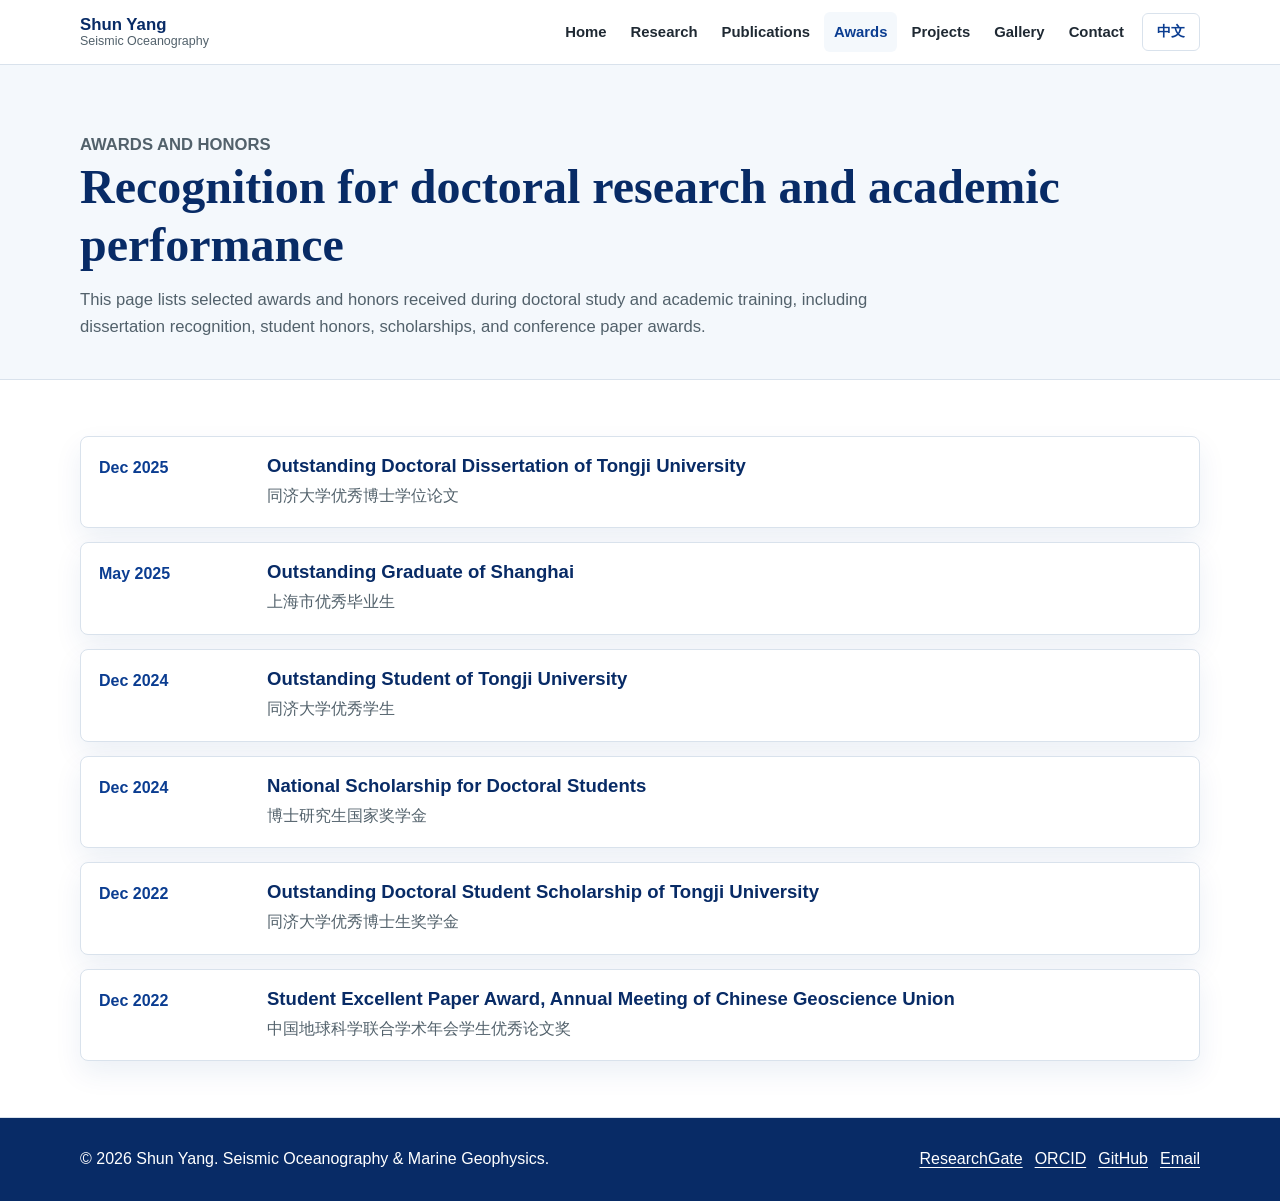
==== awards.html @ 590d91a9 "Initial personal academic website" ====
<!DOCTYPE html>
<html lang="en">
<head>
  <meta charset="utf-8">
  <meta name="viewport" content="width=device-width, initial-scale=1">
  <meta name="description" content="Awards and honors received by Shun Yang.">
  <title>Awards | Shun Yang</title>
  <link rel="stylesheet" href="css/style.css">
</head>
<body>
  <a class="skip-link" href="#main">Skip to content</a>
  <header class="site-header">
    <nav class="nav" aria-label="Primary navigation">
      <a class="brand" href="index.html"><strong>Shun Yang</strong><span>Seismic Oceanography</span></a>
      <div class="nav-right">
        <div class="nav-links">
          <a href="index.html">Home</a>
          <a href="research.html">Research</a>
          <a href="publications.html">Publications</a>
          <a class="active" href="awards.html">Awards</a>
          <a href="projects.html">Projects</a>
          <a href="gallery.html">Gallery</a>
          <a href="contact.html">Contact</a>
        </div>
        <button class="language-toggle" type="button" data-lang-toggle aria-label="Switch language">中文</button>
        <button class="nav-toggle" type="button" aria-label="Toggle navigation" aria-expanded="false"><span></span></button>
      </div>
    </nav>
  </header>

  <main id="main">
    <section class="page-hero">
      <div class="container">
        <p class="eyebrow">Awards and Honors</p>
        <h1>Recognition for doctoral research and academic performance</h1>
        <p>This page lists selected awards and honors received during doctoral study and academic training, including dissertation recognition, student honors, scholarships, and conference paper awards.</p>
      </div>
    </section>

    <section class="section">
      <div class="container">
        <ul class="award-list">
          <li class="award-card">
            <div class="award-date">Dec 2025</div>
            <article>
              <h2>Outstanding Doctoral Dissertation of Tongji University</h2>
              <p>同济大学优秀博士学位论文</p>
            </article>
          </li>
          <li class="award-card">
            <div class="award-date">May 2025</div>
            <article>
              <h2>Outstanding Graduate of Shanghai</h2>
              <p>上海市优秀毕业生</p>
            </article>
          </li>
          <li class="award-card">
            <div class="award-date">Dec 2024</div>
            <article>
              <h2>Outstanding Student of Tongji University</h2>
              <p>同济大学优秀学生</p>
            </article>
          </li>
          <li class="award-card">
            <div class="award-date">Dec 2024</div>
            <article>
              <h2>National Scholarship for Doctoral Students</h2>
              <p>博士研究生国家奖学金</p>
            </article>
          </li>
          <li class="award-card">
            <div class="award-date">Dec 2022</div>
            <article>
              <h2>Outstanding Doctoral Student Scholarship of Tongji University</h2>
              <p>同济大学优秀博士生奖学金</p>
            </article>
          </li>
          <li class="award-card">
            <div class="award-date">Dec 2022</div>
            <article>
              <h2>Student Excellent Paper Award, Annual Meeting of Chinese Geoscience Union</h2>
              <p>中国地球科学联合学术年会学生优秀论文奖</p>
            </article>
          </li>
        </ul>
      </div>
    </section>
  </main>

  <footer class="site-footer">
    <div class="container footer-inner">
      <p>&copy; 2026 Shun Yang. Seismic Oceanography & Marine Geophysics.</p>
      <div class="footer-links">
        <a href="https://www.researchgate.net/profile/Shun-Yang">ResearchGate</a>
        <a href="https://orcid.org/0000-0002-6008-4782">ORCID</a>
        <a href="https://github.com/yangshungeo">GitHub</a>
        <a href="mailto:yangshun0921@outlook.com">Email</a>
      </div>
    </div>
  </footer>
  <script src="js/script.js"></script>
</body>
</html>
---- css/style.css ----
:root {
  --primary: #0b3d91;
  --primary-dark: #082b66;
  --secondary: #2f80ed;
  --accent: #0f766e;
  --background: #ffffff;
  --surface: #f4f8fc;
  --surface-strong: #eaf2fb;
  --text: #1f2933;
  --muted: #52616b;
  --border: #d9e2ec;
  --shadow: 0 12px 28px rgba(11, 61, 145, 0.08);
}

* {
  box-sizing: border-box;
}

html {
  scroll-behavior: smooth;
}

body {
  margin: 0;
  background: var(--background);
  color: var(--text);
  font-family: "Inter", "Segoe UI", Arial, "Microsoft YaHei", sans-serif;
  font-size: 16px;
  line-height: 1.65;
  letter-spacing: 0;
}

img {
  display: block;
  max-width: 100%;
}

a {
  color: var(--primary);
  text-decoration-thickness: 1px;
  text-underline-offset: 3px;
}

a:hover {
  color: var(--secondary);
}

.site-header {
  position: sticky;
  top: 0;
  z-index: 20;
  background: rgba(255, 255, 255, 0.96);
  border-bottom: 1px solid var(--border);
  backdrop-filter: blur(12px);
}

.nav {
  width: min(1120px, calc(100% - 32px));
  margin: 0 auto;
  min-height: 64px;
  display: flex;
  align-items: center;
  justify-content: space-between;
  gap: 24px;
}

.brand {
  display: inline-flex;
  flex-direction: column;
  color: var(--primary-dark);
  text-decoration: none;
  line-height: 1.15;
}

.brand strong {
  font-size: 1.05rem;
}

.brand span {
  color: var(--muted);
  font-size: 0.78rem;
}

.nav-right {
  display: flex;
  align-items: center;
  gap: 8px;
}

.nav-links {
  display: flex;
  align-items: center;
  gap: 4px;
}

.nav-links a {
  display: inline-flex;
  align-items: center;
  min-height: 40px;
  padding: 0 10px;
  border-radius: 6px;
  color: var(--text);
  font-size: 0.93rem;
  font-weight: 600;
  text-decoration: none;
}

.nav-links a:hover,
.nav-links a.active {
  background: var(--surface);
  color: var(--primary);
}

.nav-toggle {
  display: none;
  width: 42px;
  height: 42px;
  border: 1px solid var(--border);
  border-radius: 6px;
  background: #fff;
  cursor: pointer;
}

.language-toggle {
  display: inline-flex;
  align-items: center;
  justify-content: center;
  min-width: 58px;
  min-height: 38px;
  padding: 0 10px;
  border: 1px solid var(--border);
  border-radius: 6px;
  background: #fff;
  color: var(--primary);
  font: inherit;
  font-size: 0.9rem;
  font-weight: 800;
  cursor: pointer;
}

.language-toggle:hover {
  border-color: var(--primary);
  background: var(--surface);
}

.nav-toggle span,
.nav-toggle::before,
.nav-toggle::after {
  content: "";
  display: block;
  width: 18px;
  height: 2px;
  margin: 4px auto;
  background: var(--primary-dark);
}

.container {
  width: min(1120px, calc(100% - 32px));
  margin: 0 auto;
}

.hero {
  position: relative;
  min-height: 520px;
  display: flex;
  align-items: center;
  overflow: hidden;
  background-color: var(--surface);
  background-image: url("../images/profile.jpg");
  background-repeat: no-repeat;
  background-position: right center;
  background-size: auto 100%;
  border-bottom: 1px solid var(--border);
}

.hero::before {
  content: "";
  position: absolute;
  inset: 0;
  background: rgba(244, 248, 252, 0.84);
}

.hero-content {
  position: relative;
  z-index: 1;
  width: min(760px, calc(100% - 32px));
  margin: 0 auto;
  padding: 72px 0;
}

.eyebrow {
  margin: 0 0 10px;
  color: var(--accent);
  font-size: 0.92rem;
  font-weight: 800;
  text-transform: uppercase;
}

h1,
h2,
h3 {
  color: var(--primary-dark);
  line-height: 1.2;
  margin: 0;
}

h1 {
  font-family: Georgia, "Times New Roman", "Microsoft YaHei", serif;
  font-size: 3rem;
}

h2 {
  font-size: 1.75rem;
}

h3 {
  font-size: 1.14rem;
}

.hero-subtitle {
  margin: 12px 0 0;
  color: var(--text);
  font-size: 1.25rem;
  font-weight: 700;
}

.keywords {
  display: flex;
  flex-wrap: wrap;
  gap: 8px;
  margin: 20px 0 0;
  padding: 0;
  list-style: none;
}

.keywords li,
.tag {
  display: inline-flex;
  align-items: center;
  min-height: 28px;
  padding: 3px 9px;
  border: 1px solid var(--border);
  border-radius: 6px;
  background: rgba(255, 255, 255, 0.86);
  color: var(--primary-dark);
  font-size: 0.88rem;
  font-weight: 700;
}

.hero-text {
  max-width: 690px;
  margin: 22px 0 0;
  color: var(--text);
  font-size: 1.08rem;
}

.actions {
  display: flex;
  flex-wrap: wrap;
  gap: 10px;
  margin-top: 28px;
}

.button {
  display: inline-flex;
  align-items: center;
  justify-content: center;
  min-height: 42px;
  padding: 0 16px;
  border: 1px solid var(--primary);
  border-radius: 6px;
  background: var(--primary);
  color: #fff;
  font-weight: 800;
  text-decoration: none;
}

.button:hover {
  background: var(--primary-dark);
  color: #fff;
}

.button.secondary {
  background: #fff;
  color: var(--primary);
}

.button.secondary:hover {
  background: var(--surface);
  color: var(--primary-dark);
}

.section {
  padding: 56px 0;
}

.section.compact {
  padding: 36px 0;
}

.section.surface {
  background: var(--surface);
  border-top: 1px solid var(--border);
  border-bottom: 1px solid var(--border);
}

.section-header {
  max-width: 820px;
  margin-bottom: 26px;
}

.section-header p {
  margin: 10px 0 0;
  color: var(--muted);
}

.grid {
  display: grid;
  gap: 18px;
}

.grid.two {
  grid-template-columns: repeat(2, minmax(0, 1fr));
}

.grid.three {
  grid-template-columns: repeat(3, minmax(0, 1fr));
}

.grid.four {
  grid-template-columns: repeat(4, minmax(0, 1fr));
}

.card {
  border: 1px solid var(--border);
  border-radius: 8px;
  background: #fff;
  box-shadow: var(--shadow);
}

.card-body {
  padding: 20px;
}

.card h3 {
  margin-bottom: 8px;
}

.card p {
  margin: 0;
  color: var(--muted);
}

.stats {
  display: grid;
  grid-template-columns: repeat(4, minmax(0, 1fr));
  gap: 12px;
}

.stat {
  padding: 16px;
  border: 1px solid var(--border);
  border-radius: 8px;
  background: #fff;
}

.stat strong {
  display: block;
  color: var(--primary-dark);
  font-size: 1.4rem;
  line-height: 1.2;
}

.stat span {
  color: var(--muted);
  font-size: 0.9rem;
}

.page-hero {
  padding: 54px 0 38px;
  background: var(--surface);
  border-bottom: 1px solid var(--border);
}

.page-hero p {
  max-width: 860px;
  margin: 12px 0 0;
  color: var(--muted);
  font-size: 1.04rem;
}

.timeline {
  display: grid;
  gap: 18px;
}

.research-item {
  display: grid;
  grid-template-columns: 220px minmax(0, 1fr);
  gap: 24px;
  padding: 22px 0;
  border-top: 1px solid var(--border);
}

.research-item:first-child {
  border-top: 0;
}

.research-item h2 {
  font-size: 1.32rem;
}

.research-item p {
  margin: 0;
  color: var(--muted);
}

.project-card {
  padding: 22px;
}

.project-meta {
  display: grid;
  grid-template-columns: 110px minmax(0, 1fr);
  gap: 8px 14px;
  margin-top: 16px;
  font-size: 0.94rem;
}

.project-meta dt {
  color: var(--primary-dark);
  font-weight: 800;
}

.project-meta dd {
  margin: 0;
  color: var(--muted);
}

.award-list {
  display: grid;
  gap: 14px;
  margin: 0;
  padding: 0;
  list-style: none;
}

.award-card {
  display: grid;
  grid-template-columns: 150px minmax(0, 1fr);
  gap: 18px;
  padding: 18px;
  border: 1px solid var(--border);
  border-radius: 8px;
  background: #fff;
  box-shadow: var(--shadow);
}

.award-date {
  color: var(--primary);
  font-weight: 900;
}

.award-card h2 {
  font-size: 1.16rem;
}

.award-card p {
  margin: 6px 0 0;
  color: var(--muted);
}

.publication-group {
  margin-top: 28px;
}

.publication-group h2 {
  padding-bottom: 8px;
  border-bottom: 2px solid var(--primary);
  font-size: 1.34rem;
}

.publication-list {
  display: grid;
  gap: 16px;
  margin: 16px 0 0;
  padding: 0;
  list-style: none;
}

.publication {
  display: grid;
  grid-template-columns: minmax(0, 1fr) 138px;
  gap: 18px;
  padding: 18px;
  border: 1px solid var(--border);
  border-radius: 8px;
  background: #fff;
}

.publication.selected {
  border-color: rgba(47, 128, 237, 0.5);
  background: #fbfdff;
}

.publication h3 {
  color: var(--text);
  font-size: 1.02rem;
}

.publication .authors,
.publication .journal {
  margin: 4px 0 0;
  color: var(--muted);
  font-size: 0.94rem;
}

.publication .actions {
  margin-top: 12px;
}

.pub-thumb {
  align-self: start;
  border: 1px solid var(--border);
  border-radius: 6px;
  overflow: hidden;
  background: var(--surface);
}

.pub-thumb img {
  width: 100%;
  aspect-ratio: 3 / 4;
  object-fit: cover;
}

details.bibtex {
  margin-top: 10px;
}

details.bibtex summary {
  width: fit-content;
  min-height: 32px;
  padding: 4px 10px;
  border: 1px solid var(--border);
  border-radius: 6px;
  color: var(--primary);
  font-size: 0.88rem;
  font-weight: 800;
  cursor: pointer;
}

details.bibtex pre {
  overflow-x: auto;
  margin: 10px 0 0;
  padding: 12px;
  border: 1px solid var(--border);
  border-radius: 6px;
  background: var(--surface);
  color: var(--text);
  font-size: 0.82rem;
  line-height: 1.45;
}

.gallery-grid {
  display: grid;
  grid-template-columns: repeat(3, minmax(0, 1fr));
  gap: 18px;
}

.figure-card {
  overflow: hidden;
}

.figure-card img {
  width: 100%;
  aspect-ratio: 4 / 3;
  object-fit: cover;
  border-bottom: 1px solid var(--border);
}

.contact-list {
  display: grid;
  gap: 12px;
  margin: 0;
}

.contact-row {
  display: grid;
  grid-template-columns: 140px minmax(0, 1fr);
  gap: 14px;
  padding: 12px 0;
  border-bottom: 1px solid var(--border);
}

.contact-row dt {
  color: var(--primary-dark);
  font-weight: 800;
}

.contact-row dd {
  margin: 0;
  color: var(--muted);
}

.site-footer {
  padding: 28px 0;
  border-top: 1px solid var(--border);
  background: var(--primary-dark);
  color: #fff;
}

.footer-inner {
  display: flex;
  align-items: center;
  justify-content: space-between;
  gap: 18px;
}

.site-footer p {
  margin: 0;
}

.footer-links {
  display: flex;
  flex-wrap: wrap;
  gap: 12px;
}

.footer-links a {
  color: #fff;
}

.skip-link {
  position: absolute;
  left: -999px;
  top: 8px;
  z-index: 100;
  padding: 8px 12px;
  background: #fff;
  color: var(--primary);
}

.skip-link:focus {
  left: 8px;
}

@media (max-width: 860px) {
  .nav {
    min-height: 60px;
  }

  .nav-right {
    gap: 8px;
  }

  .nav-toggle {
    display: block;
  }

  .nav-links {
    position: absolute;
    left: 16px;
    right: 16px;
    top: 62px;
    display: none;
    flex-direction: column;
    align-items: stretch;
    padding: 8px;
    border: 1px solid var(--border);
    border-radius: 8px;
    background: #fff;
    box-shadow: var(--shadow);
  }

  .nav-links.open {
    display: flex;
  }

  .nav-links a {
    justify-content: flex-start;
  }

  .hero {
    min-height: 520px;
    background-position: right bottom;
    background-size: auto 80%;
  }

  .hero::before {
    background: rgba(244, 248, 252, 0.91);
  }

  h1 {
    font-size: 2.35rem;
  }

  .hero-subtitle {
    font-size: 1.08rem;
  }

  .grid.two,
  .grid.three,
  .grid.four,
  .stats,
  .gallery-grid {
    grid-template-columns: 1fr;
  }

  .research-item,
  .publication,
  .award-card {
    grid-template-columns: 1fr;
  }

  .pub-thumb {
    max-width: 180px;
  }

  .footer-inner {
    align-items: flex-start;
    flex-direction: column;
  }
}

@media (max-width: 560px) {
  body {
    font-size: 15px;
  }

  .container,
  .nav {
    width: min(100% - 24px, 1120px);
  }

  .hero-content {
    width: min(100% - 24px, 760px);
    padding: 54px 0;
  }

  h1 {
    font-size: 2.05rem;
  }

  .actions {
    flex-direction: column;
  }

  .button {
    width: 100%;
  }

  .section {
    padding: 42px 0;
  }

  .contact-row,
  .project-meta {
    grid-template-columns: 1fr;
  }
}
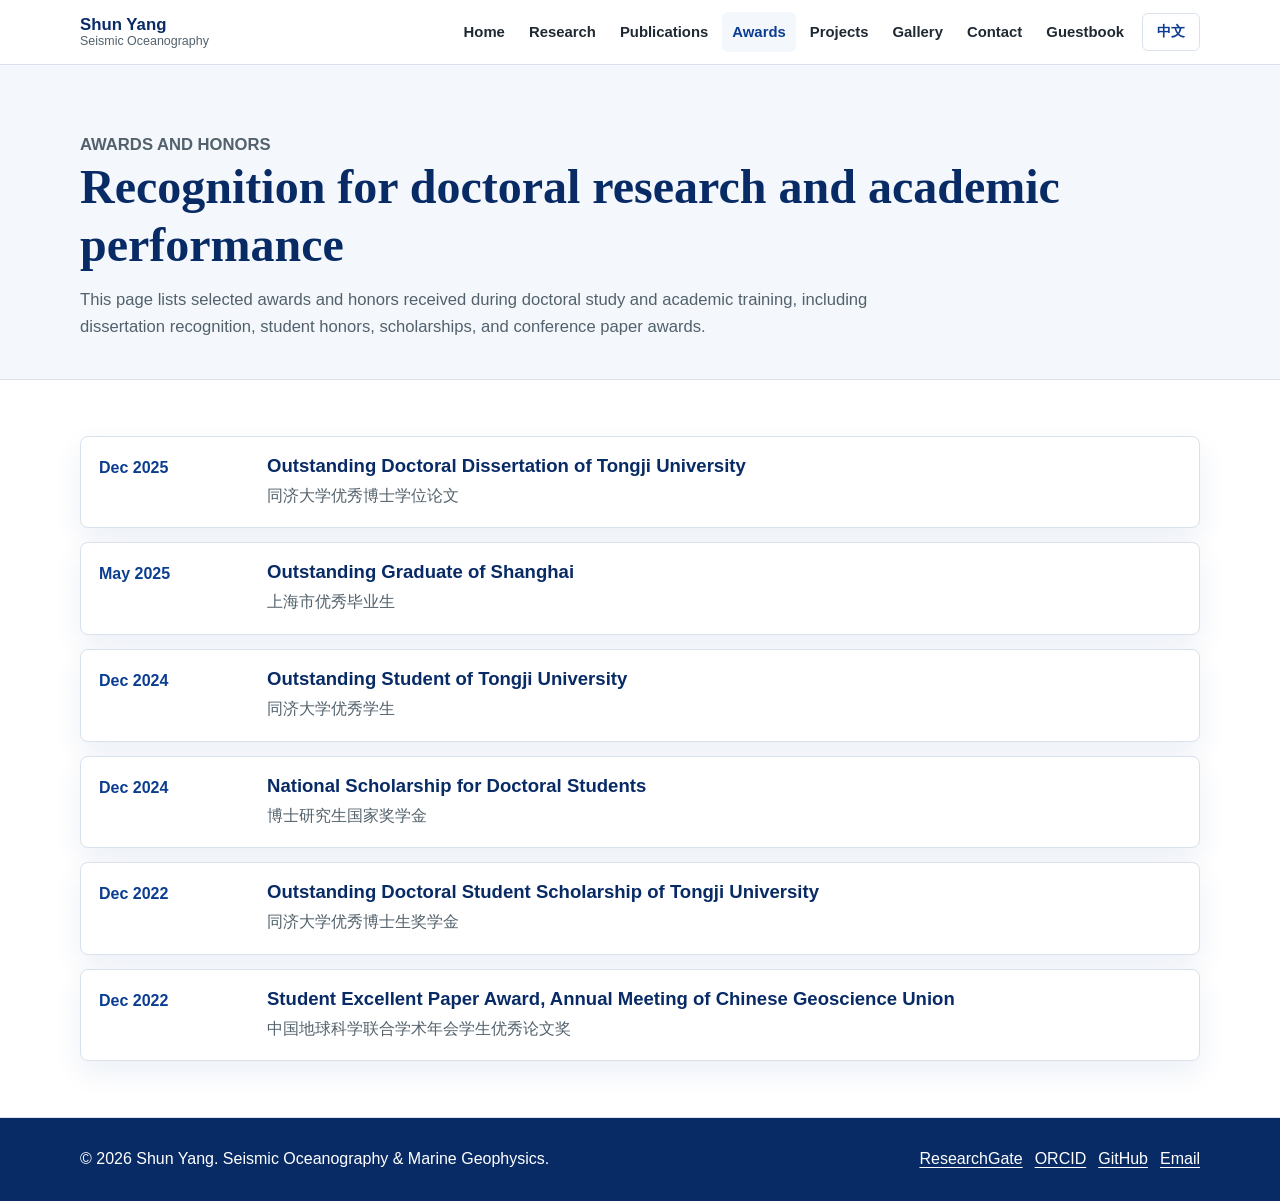
==== commit 8c9ab6e9: "Add BibTeX entries for published journal articles" ====
--- a/awards.html
+++ b/awards.html
@@ -21,6 +21,7 @@
           <a href="projects.html">Projects</a>
           <a href="gallery.html">Gallery</a>
           <a href="contact.html">Contact</a>
+          <a href="guestbook.html">Guestbook</a>
         </div>
         <button class="language-toggle" type="button" data-lang-toggle aria-label="Switch language">中文</button>
         <button class="nav-toggle" type="button" aria-label="Toggle navigation" aria-expanded="false"><span></span></button>
--- a/css/style.css
+++ b/css/style.css
@@ -224,6 +224,14 @@
   font-weight: 700;
 }
 
+.hero-subtitle span {
+  display: block;
+}
+
+.hero-subtitle span + span {
+  margin-top: 2px;
+}
+
 .keywords {
   display: flex;
   flex-wrap: wrap;
@@ -600,6 +608,21 @@
 .contact-row dd {
   margin: 0;
   color: var(--muted);
+}
+
+.guestbook-panel {
+  padding: 22px;
+}
+
+.guestbook-panel p {
+  max-width: 780px;
+}
+
+.comment-box {
+  margin-top: 22px;
+  min-height: 260px;
+  border-top: 1px solid var(--border);
+  padding-top: 18px;
 }
 
 .site-footer {
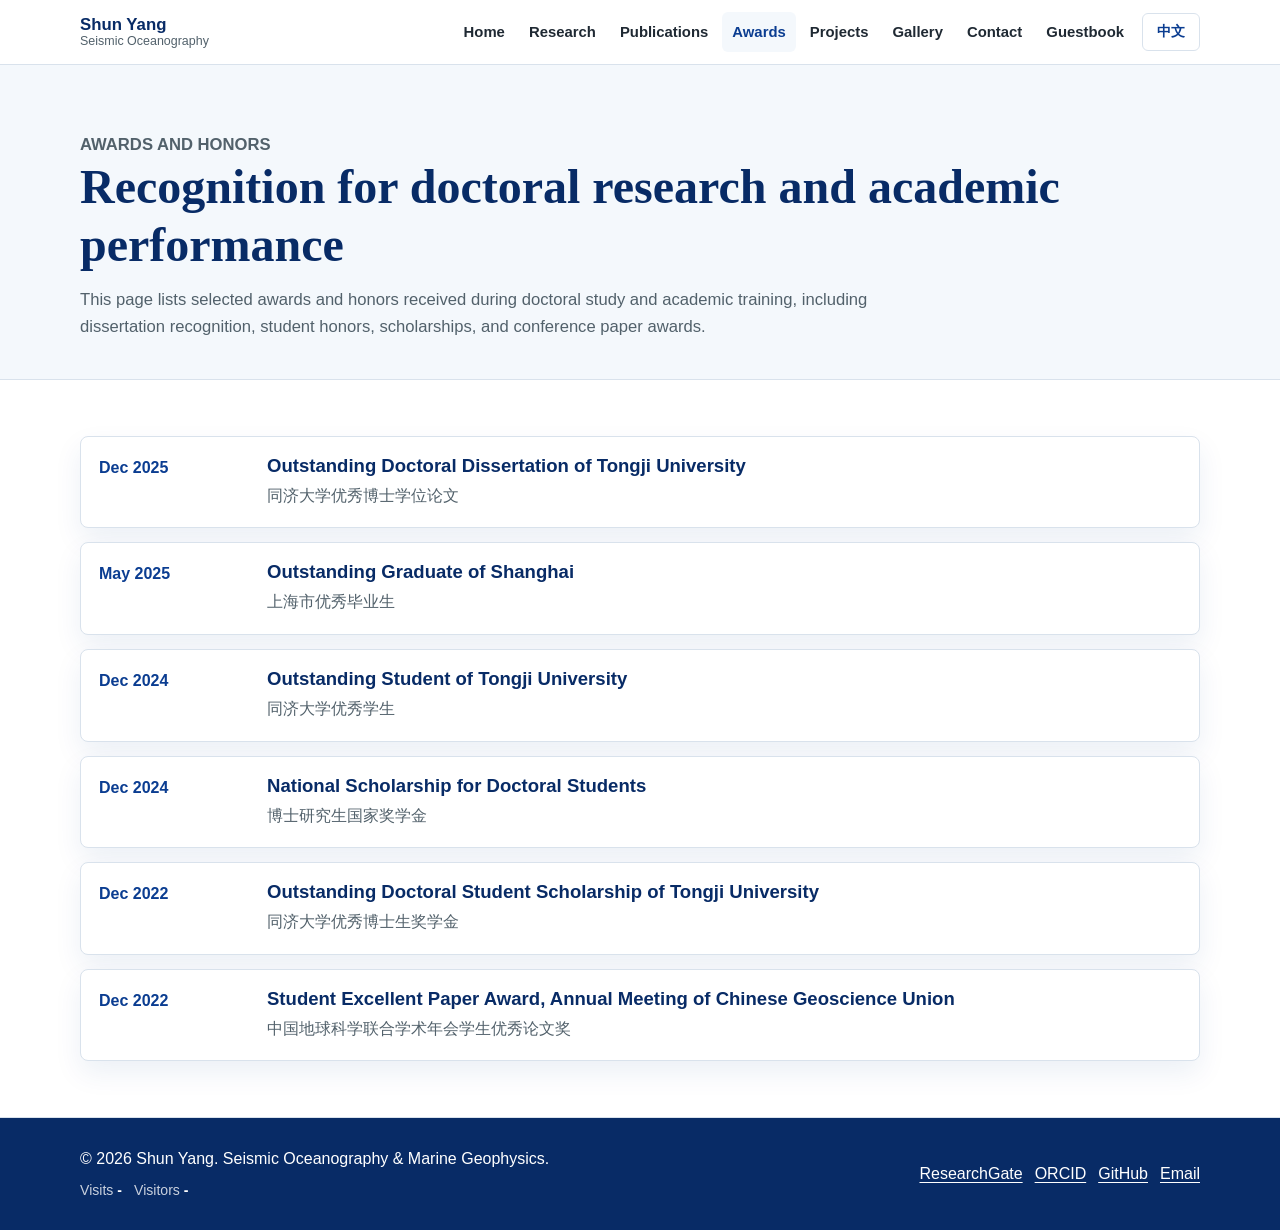
==== commit 48d3969b: "Add website visitor counter" ====
--- a/awards.html
+++ b/awards.html
@@ -90,7 +90,13 @@
 
   <footer class="site-footer">
     <div class="container footer-inner">
-      <p>&copy; 2026 Shun Yang. Seismic Oceanography & Marine Geophysics.</p>
+      <div class="footer-main">
+        <p>&copy; 2026 Shun Yang. Seismic Oceanography & Marine Geophysics.</p>
+        <p class="visitor-counter" aria-label="Website visitor statistics">
+          <span id="busuanzi_container_site_pv">Visits <strong id="busuanzi_value_site_pv">-</strong></span>
+          <span id="busuanzi_container_site_uv">Visitors <strong id="busuanzi_value_site_uv">-</strong></span>
+        </p>
+      </div>
       <div class="footer-links">
         <a href="https://www.researchgate.net/profile/Shun-Yang">ResearchGate</a>
         <a href="https://orcid.org/0000-0002-6008-4782">ORCID</a>
@@ -99,6 +105,7 @@
       </div>
     </div>
   </footer>
+  <script async src="https://busuanzi.ibruce.info/busuanzi/2.3/busuanzi.pure.mini.js"></script>
   <script src="js/script.js"></script>
 </body>
 </html>
--- a/css/style.css
+++ b/css/style.css
@@ -344,6 +344,7 @@
   border-radius: 8px;
   background: #fff;
   box-shadow: var(--shadow);
+  min-width: 0;
 }
 
 .card-body {
@@ -586,6 +587,47 @@
   border-bottom: 1px solid var(--border);
 }
 
+.figure-card a {
+  display: block;
+  min-width: 0;
+  overflow: hidden;
+}
+
+.research-figure img,
+.paper-page img {
+  background: #fff;
+  object-fit: contain;
+}
+
+.figure-set {
+  display: grid;
+  gap: 1px;
+  background: var(--border);
+  border-bottom: 1px solid var(--border);
+  min-width: 0;
+}
+
+.figure-set.two {
+  grid-template-columns: repeat(2, minmax(0, 1fr));
+}
+
+.figure-set.three {
+  grid-template-columns: repeat(3, minmax(0, 1fr));
+}
+
+.figure-set img {
+  border-bottom: 0;
+}
+
+.figure-set a,
+.figure-set img {
+  min-width: 0;
+}
+
+.paper-page img {
+  object-position: top center;
+}
+
 .contact-list {
   display: grid;
   gap: 12px;
@@ -639,8 +681,26 @@
   gap: 18px;
 }
 
+.footer-main {
+  display: grid;
+  gap: 6px;
+}
+
 .site-footer p {
   margin: 0;
+}
+
+.visitor-counter {
+  display: flex;
+  flex-wrap: wrap;
+  gap: 12px;
+  color: rgba(255, 255, 255, 0.78);
+  font-size: 0.88rem;
+}
+
+.visitor-counter strong {
+  color: #fff;
+  font-weight: 800;
 }
 
 .footer-links {
@@ -729,6 +789,11 @@
     grid-template-columns: 1fr;
   }
 
+  .figure-set.two,
+  .figure-set.three {
+    grid-template-columns: 1fr;
+  }
+
   .research-item,
   .publication,
   .award-card {
@@ -761,7 +826,13 @@
   }
 
   h1 {
-    font-size: 2.05rem;
+    font-size: 1.86rem;
+  }
+
+  .page-hero h1,
+  .page-hero p,
+  .card-body h3 {
+    overflow-wrap: break-word;
   }
 
   .actions {
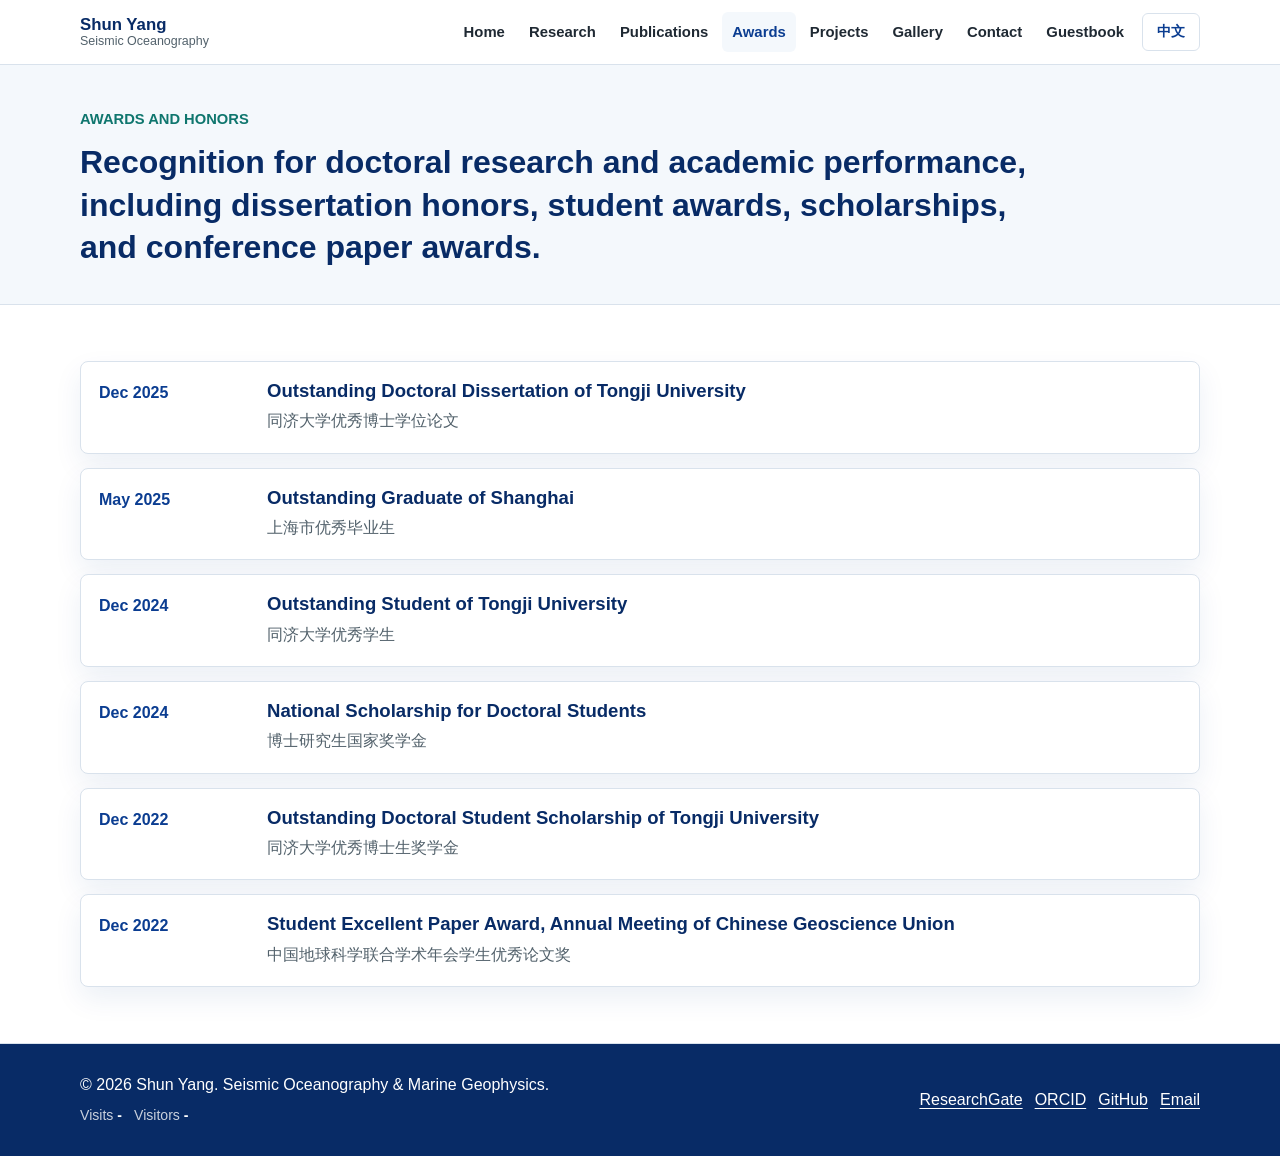
==== commit fa53b31b: "Improve site layout and publication filtering" ====
--- a/awards.html
+++ b/awards.html
@@ -4,8 +4,17 @@
   <meta charset="utf-8">
   <meta name="viewport" content="width=device-width, initial-scale=1">
   <meta name="description" content="Awards and honors received by Shun Yang.">
+  <meta name="theme-color" content="#082b66">
   <title>Awards | Shun Yang</title>
-  <link rel="stylesheet" href="css/style.css">
+  <link rel="canonical" href="https://yangshungeo.github.io/awards.html">
+  <link rel="icon" href="favicon.svg" type="image/svg+xml">
+  <meta property="og:type" content="website">
+  <meta property="og:title" content="Awards | Shun Yang">
+  <meta property="og:description" content="Awards and honors received by Shun Yang for doctoral research and academic performance.">
+  <meta property="og:url" content="https://yangshungeo.github.io/awards.html">
+  <meta property="og:image" content="https://yangshungeo.github.io/images/profile.webp">
+  <meta name="twitter:card" content="summary_large_image">
+  <link rel="stylesheet" href="css/style.css?v=20260718-3">
 </head>
 <body>
   <a class="skip-link" href="#main">Skip to content</a>
@@ -13,18 +22,18 @@
     <nav class="nav" aria-label="Primary navigation">
       <a class="brand" href="index.html"><strong>Shun Yang</strong><span>Seismic Oceanography</span></a>
       <div class="nav-right">
-        <div class="nav-links">
+        <div class="nav-links" id="primary-navigation">
           <a href="index.html">Home</a>
           <a href="research.html">Research</a>
           <a href="publications.html">Publications</a>
-          <a class="active" href="awards.html">Awards</a>
+          <a class="active" href="awards.html" aria-current="page">Awards</a>
           <a href="projects.html">Projects</a>
           <a href="gallery.html">Gallery</a>
           <a href="contact.html">Contact</a>
           <a href="guestbook.html">Guestbook</a>
         </div>
         <button class="language-toggle" type="button" data-lang-toggle aria-label="Switch language">中文</button>
-        <button class="nav-toggle" type="button" aria-label="Toggle navigation" aria-expanded="false"><span></span></button>
+        <button class="nav-toggle" type="button" aria-label="Open navigation" aria-expanded="false" aria-controls="primary-navigation"><span></span></button>
       </div>
     </nav>
   </header>
@@ -33,8 +42,7 @@
     <section class="page-hero">
       <div class="container">
         <p class="eyebrow">Awards and Honors</p>
-        <h1>Recognition for doctoral research and academic performance</h1>
-        <p>This page lists selected awards and honors received during doctoral study and academic training, including dissertation recognition, student honors, scholarships, and conference paper awards.</p>
+        <h1>Recognition for doctoral research and academic performance, including dissertation honors, student awards, scholarships, and conference paper awards.</h1>
       </div>
     </section>
 
@@ -106,6 +114,6 @@
     </div>
   </footer>
   <script async src="https://busuanzi.ibruce.info/busuanzi/2.3/busuanzi.pure.mini.js"></script>
-  <script src="js/script.js"></script>
+  <script src="js/script.js?v=20260718-3"></script>
 </body>
 </html>
--- a/css/style.css
+++ b/css/style.css
@@ -33,6 +33,11 @@
 img {
   display: block;
   max-width: 100%;
+  height: auto;
+}
+
+[hidden] {
+  display: none !important;
 }
 
 a {
@@ -43,6 +48,15 @@
 
 a:hover {
   color: var(--secondary);
+}
+
+a:focus-visible,
+button:focus-visible,
+input:focus-visible,
+select:focus-visible,
+summary:focus-visible {
+  outline: 3px solid rgba(47, 128, 237, 0.42);
+  outline-offset: 3px;
 }
 
 .site-header {
@@ -166,7 +180,7 @@
   align-items: center;
   overflow: hidden;
   background-color: var(--surface);
-  background-image: url("../images/profile.jpg");
+  background-image: url("../images/profile.webp");
   background-repeat: no-repeat;
   background-position: right center;
   background-size: auto 100%;
@@ -177,7 +191,14 @@
   content: "";
   position: absolute;
   inset: 0;
-  background: rgba(244, 248, 252, 0.84);
+  background: linear-gradient(
+    90deg,
+    rgba(244, 248, 252, 0.92) 0%,
+    rgba(244, 248, 252, 0.72) 46%,
+    rgba(244, 248, 252, 0.42) 100%
+  );
+  -webkit-backdrop-filter: blur(0.8px);
+  backdrop-filter: blur(0.8px);
 }
 
 .hero-content {
@@ -312,6 +333,32 @@
   border-bottom: 1px solid var(--border);
 }
 
+.home-band {
+  border-top: 1px solid rgba(217, 226, 236, 0.86);
+}
+
+.hero + .home-band {
+  border-top: 0;
+}
+
+.home-band-education {
+  background: #fff;
+}
+
+.home-band-research {
+  background: #f4f8fc;
+  border-bottom: 1px solid var(--border);
+}
+
+.home-band-stats {
+  background: #eaf2fb;
+  border-bottom: 1px solid var(--border);
+}
+
+.home-band-publications {
+  background: #fbfdff;
+}
+
 .section-header {
   max-width: 820px;
   margin-bottom: 26px;
@@ -322,6 +369,56 @@
   color: var(--muted);
 }
 
+.education-list {
+  display: grid;
+  gap: 20px;
+}
+
+.education-item {
+  display: grid;
+  grid-template-columns: minmax(0, 1fr) auto;
+  gap: 18px;
+  padding-top: 20px;
+  border-top: 1px solid var(--border);
+}
+
+.education-item:first-child {
+  padding-top: 0;
+  border-top: 0;
+}
+
+.education-main p {
+  margin: 4px 0 0;
+}
+
+.education-school {
+  display: flex;
+  flex-wrap: wrap;
+  align-items: baseline;
+  gap: 8px 12px;
+  color: var(--primary-dark);
+  font-size: 1.04rem;
+  font-style: normal;
+}
+
+.education-school a {
+  color: var(--primary);
+  font-style: normal;
+}
+
+.education-location {
+  color: var(--muted);
+  font-size: 0.95rem;
+  font-style: normal;
+}
+
+.education-date {
+  margin: 0;
+  color: var(--muted);
+  font-weight: 700;
+  white-space: nowrap;
+}
+
 .grid {
   display: grid;
   gap: 18px;
@@ -353,6 +450,16 @@
 
 .card h3 {
   margin-bottom: 8px;
+}
+
+.card h3 a {
+  color: var(--primary-dark);
+  text-decoration: none;
+}
+
+.card h3 a:hover {
+  color: var(--secondary);
+  text-decoration: underline;
 }
 
 .card p {
@@ -386,12 +493,20 @@
 }
 
 .page-hero {
-  padding: 54px 0 38px;
+  padding: 42px 0 36px;
   background: var(--surface);
   border-bottom: 1px solid var(--border);
 }
 
-.page-hero p {
+.page-hero h1 {
+  max-width: 980px;
+  font-family: "Inter", "Segoe UI", Arial, "Microsoft YaHei", sans-serif;
+  font-size: 2rem;
+  font-weight: 750;
+  line-height: 1.32;
+}
+
+.page-hero .page-intro {
   max-width: 860px;
   margin: 12px 0 0;
   color: var(--muted);
@@ -409,6 +524,7 @@
   gap: 24px;
   padding: 22px 0;
   border-top: 1px solid var(--border);
+  scroll-margin-top: 88px;
 }
 
 .research-item:first-child {
@@ -483,6 +599,59 @@
   margin-top: 28px;
 }
 
+.publication-controls {
+  display: grid;
+  grid-template-columns: minmax(260px, 1fr) repeat(2, minmax(150px, 210px));
+  gap: 14px;
+  margin-bottom: 28px;
+  padding: 18px;
+  border: 1px solid var(--border);
+  border-radius: 8px;
+  background: var(--surface);
+}
+
+.publication-control {
+  display: grid;
+  gap: 6px;
+  color: var(--primary-dark);
+  font-size: 0.86rem;
+  font-weight: 800;
+}
+
+.publication-control input,
+.publication-control select {
+  width: 100%;
+  min-height: 42px;
+  padding: 8px 10px;
+  border: 1px solid var(--border);
+  border-radius: 6px;
+  background: #fff;
+  color: var(--text);
+  font: inherit;
+  font-weight: 500;
+}
+
+.publication-results {
+  grid-column: 1 / -1;
+  margin: 0;
+  color: var(--muted);
+  font-size: 0.9rem;
+}
+
+.publication-empty {
+  display: none;
+  margin: 24px 0 0;
+  padding: 18px;
+  border: 1px solid var(--border);
+  border-radius: 8px;
+  background: var(--surface);
+  color: var(--muted);
+}
+
+.publication-empty.visible {
+  display: block;
+}
+
 .publication-group h2 {
   padding-bottom: 8px;
   border-bottom: 2px solid var(--primary);
@@ -499,12 +668,22 @@
 
 .publication {
   display: grid;
-  grid-template-columns: minmax(0, 1fr) 138px;
-  gap: 18px;
-  padding: 18px;
+  grid-template-columns: minmax(0, 1fr) 112px;
+  gap: 14px;
+  padding: 14px 16px;
   border: 1px solid var(--border);
   border-radius: 8px;
   background: #fff;
+  scroll-margin-top: 88px;
+}
+
+.publication:not(:has(.pub-thumb)) {
+  grid-template-columns: minmax(0, 1fr);
+}
+
+.publication:target {
+  border-color: var(--secondary);
+  box-shadow: 0 0 0 3px rgba(47, 128, 237, 0.14);
 }
 
 .publication.selected {
@@ -519,13 +698,13 @@
 
 .publication .authors,
 .publication .journal {
-  margin: 4px 0 0;
+  margin: 3px 0 0;
   color: var(--muted);
   font-size: 0.94rem;
 }
 
 .publication .actions {
-  margin-top: 12px;
+  margin-top: 8px;
 }
 
 .pub-thumb {
@@ -538,8 +717,10 @@
 
 .pub-thumb img {
   width: 100%;
-  aspect-ratio: 3 / 4;
-  object-fit: cover;
+  height: 140px;
+  aspect-ratio: auto;
+  object-fit: contain;
+  background: #fff;
 }
 
 details.bibtex {
@@ -570,6 +751,24 @@
   line-height: 1.45;
 }
 
+.copy-bibtex {
+  min-height: 32px;
+  margin-top: 8px;
+  padding: 4px 10px;
+  border: 1px solid var(--primary);
+  border-radius: 6px;
+  background: #fff;
+  color: var(--primary);
+  font: inherit;
+  font-size: 0.84rem;
+  font-weight: 800;
+  cursor: pointer;
+}
+
+.copy-bibtex:hover {
+  background: var(--surface);
+}
+
 .gallery-grid {
   display: grid;
   grid-template-columns: repeat(3, minmax(0, 1fr));
@@ -582,7 +781,8 @@
 
 .figure-card img {
   width: 100%;
-  aspect-ratio: 4 / 3;
+  height: 210px;
+  aspect-ratio: auto;
   object-fit: cover;
   border-bottom: 1px solid var(--border);
 }
@@ -593,10 +793,28 @@
   overflow: hidden;
 }
 
+.figure-card h3 a {
+  color: var(--primary-dark);
+  text-decoration: none;
+}
+
+.figure-card h3 a:hover {
+  color: var(--secondary);
+  text-decoration: underline;
+}
+
 .research-figure img,
 .paper-page img {
   background: #fff;
   object-fit: contain;
+}
+
+.home-band-publications .figure-card img {
+  height: 180px;
+}
+
+.home-band-publications .card-body {
+  padding: 16px 18px 18px;
 }
 
 .figure-set {
@@ -727,7 +945,19 @@
   left: 8px;
 }
 
-@media (max-width: 860px) {
+.visually-hidden {
+  position: absolute;
+  width: 1px;
+  height: 1px;
+  padding: 0;
+  margin: -1px;
+  overflow: hidden;
+  clip: rect(0, 0, 0, 0);
+  white-space: nowrap;
+  border: 0;
+}
+
+@media (max-width: 1040px) {
   .nav {
     min-height: 60px;
   }
@@ -762,7 +992,9 @@
   .nav-links a {
     justify-content: flex-start;
   }
-
+}
+
+@media (max-width: 860px) {
   .hero {
     min-height: 520px;
     background-position: right bottom;
@@ -770,7 +1002,14 @@
   }
 
   .hero::before {
-    background: rgba(244, 248, 252, 0.91);
+    background: linear-gradient(
+      90deg,
+      rgba(244, 248, 252, 0.94) 0%,
+      rgba(244, 248, 252, 0.78) 58%,
+      rgba(244, 248, 252, 0.56) 100%
+    );
+    -webkit-backdrop-filter: blur(1px);
+    backdrop-filter: blur(1px);
   }
 
   h1 {
@@ -795,19 +1034,32 @@
   }
 
   .research-item,
-  .publication,
-  .award-card {
+  .award-card,
+  .education-item {
     grid-template-columns: 1fr;
   }
 
+  .education-date {
+    white-space: normal;
+  }
+
   .pub-thumb {
-    max-width: 180px;
+    width: 112px;
+    max-width: 100%;
   }
 
   .footer-inner {
     align-items: flex-start;
     flex-direction: column;
   }
+
+  .publication-controls {
+    grid-template-columns: 1fr 1fr;
+  }
+
+  .publication-control.search-control {
+    grid-column: 1 / -1;
+  }
 }
 
 @media (max-width: 560px) {
@@ -822,7 +1074,25 @@
 
   .hero-content {
     width: min(100% - 24px, 760px);
-    padding: 54px 0;
+    padding: 44px 0 250px;
+  }
+
+  .hero {
+    min-height: 0;
+    background-position: center bottom;
+    background-size: auto 44%;
+  }
+
+  .hero::before {
+    background: linear-gradient(
+      180deg,
+      rgba(244, 248, 252, 0.97) 0%,
+      rgba(244, 248, 252, 0.93) 52%,
+      rgba(244, 248, 252, 0.72) 72%,
+      rgba(244, 248, 252, 0.38) 100%
+    );
+    -webkit-backdrop-filter: blur(0.8px);
+    backdrop-filter: blur(0.8px);
   }
 
   h1 {
@@ -830,17 +1100,65 @@
   }
 
   .page-hero h1,
-  .page-hero p,
+  .page-hero .page-intro,
   .card-body h3 {
     overflow-wrap: break-word;
   }
 
+  .page-hero {
+    padding: 34px 0 30px;
+  }
+
+  .page-hero h1 {
+    font-size: 1.55rem;
+    line-height: 1.35;
+  }
+
   .actions {
     flex-direction: column;
   }
 
+  .hero .actions {
+    display: grid;
+    grid-template-columns: repeat(2, minmax(0, 1fr));
+  }
+
+  .hero .actions .button:first-child {
+    grid-column: 1 / -1;
+  }
+
   .button {
     width: 100%;
+  }
+
+  .publication-controls {
+    grid-template-columns: 1fr;
+  }
+
+  .publication {
+    grid-template-columns: minmax(0, 1fr) 88px;
+    gap: 10px;
+    padding: 12px;
+  }
+
+  .publication:not(:has(.pub-thumb)) {
+    grid-template-columns: minmax(0, 1fr);
+  }
+
+  .pub-thumb {
+    width: 88px;
+  }
+
+  .pub-thumb img {
+    height: 110px;
+  }
+
+  .home-band-publications .figure-card img {
+    height: 170px;
+  }
+
+  .publication-control.search-control {
+    grid-column: auto;
   }
 
   .section {
@@ -852,3 +1170,17 @@
     grid-template-columns: 1fr;
   }
 }
+
+@media (prefers-reduced-motion: reduce) {
+  html {
+    scroll-behavior: auto;
+  }
+
+  *,
+  *::before,
+  *::after {
+    transition-duration: 0.01ms !important;
+    animation-duration: 0.01ms !important;
+    animation-iteration-count: 1 !important;
+  }
+}
